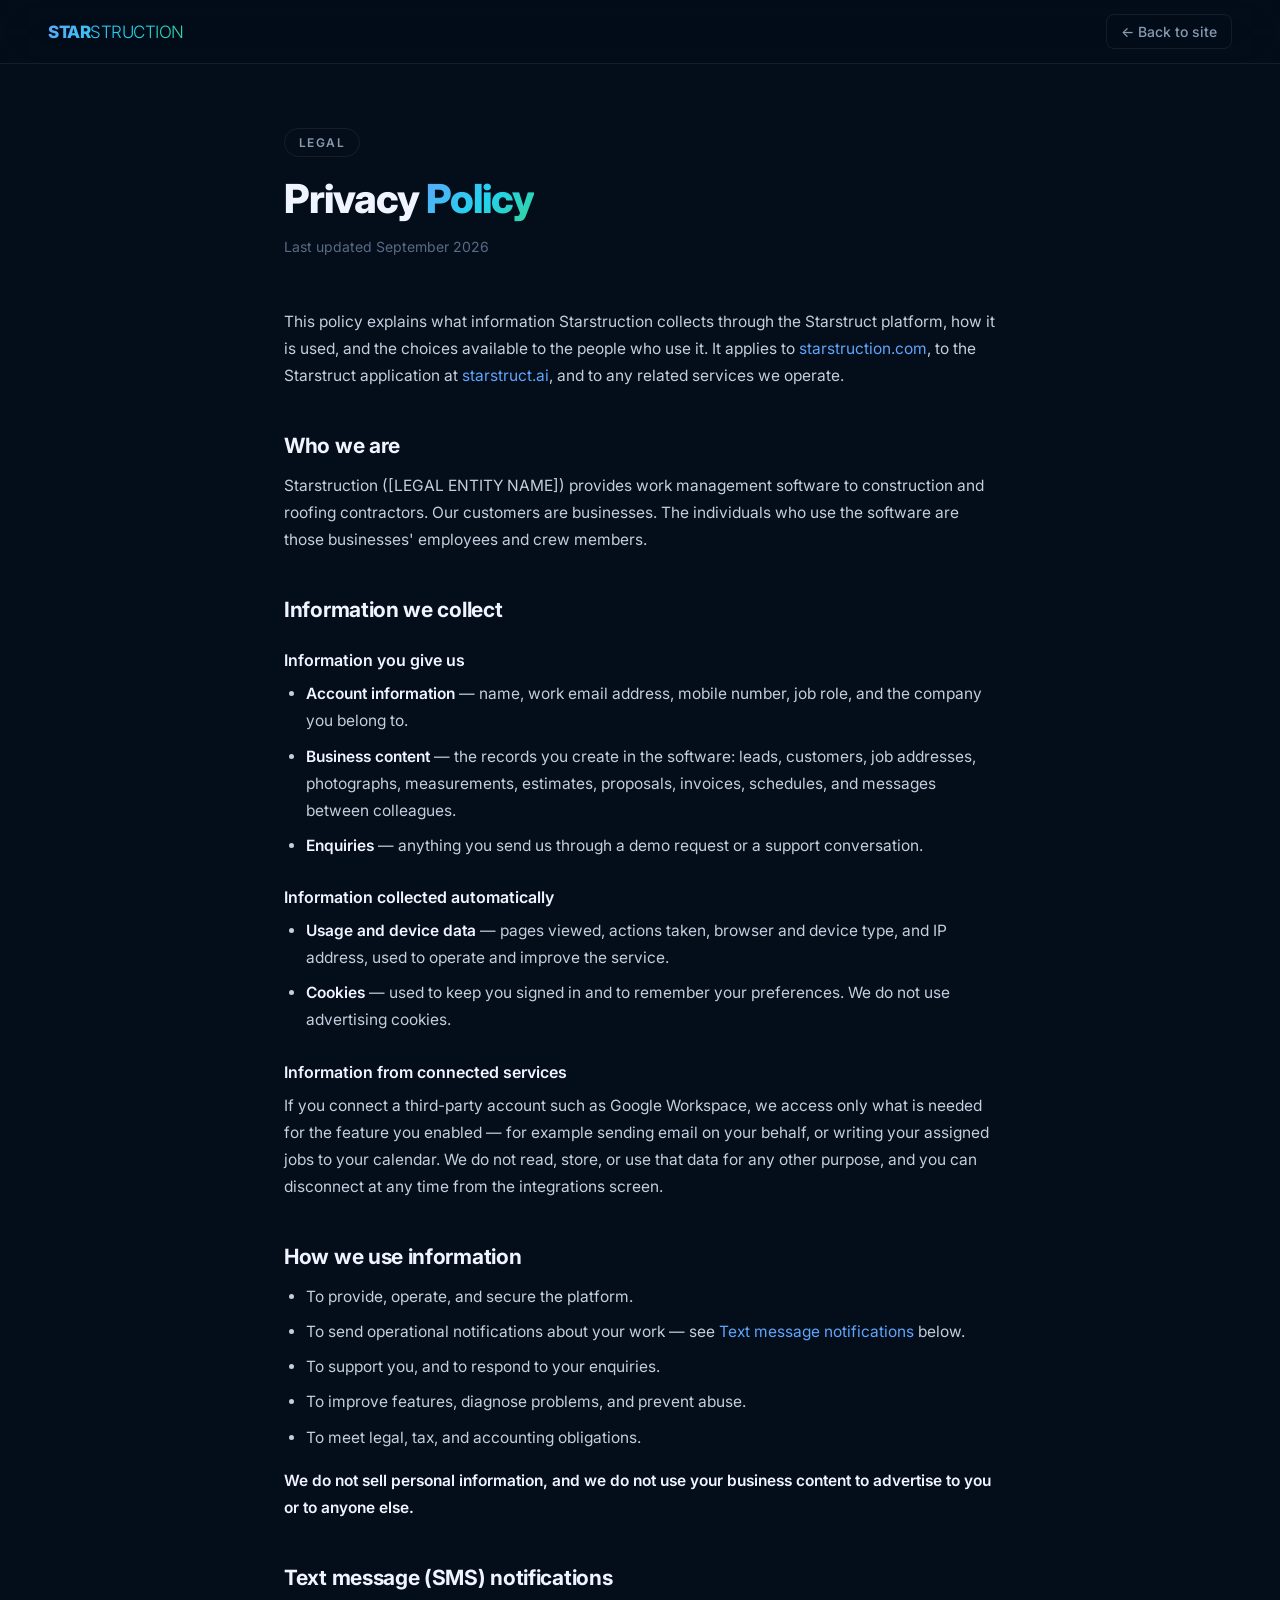
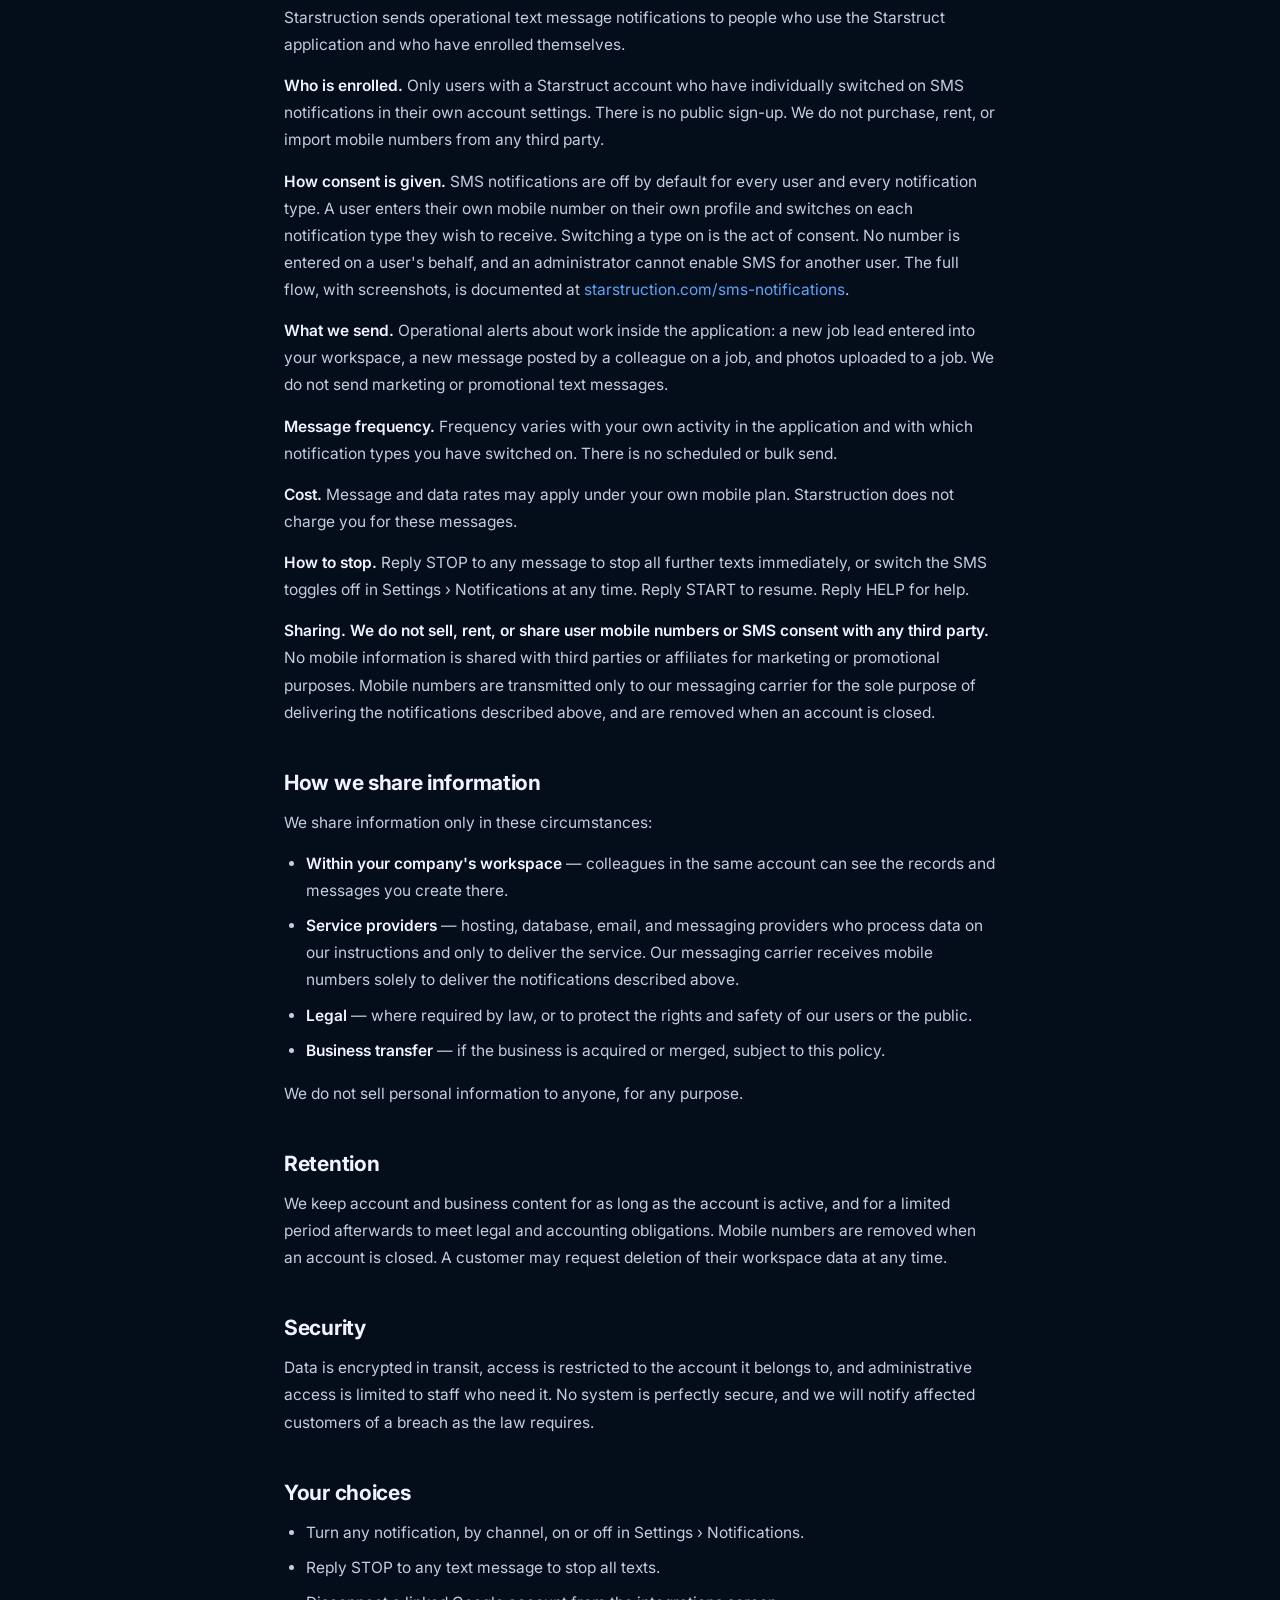
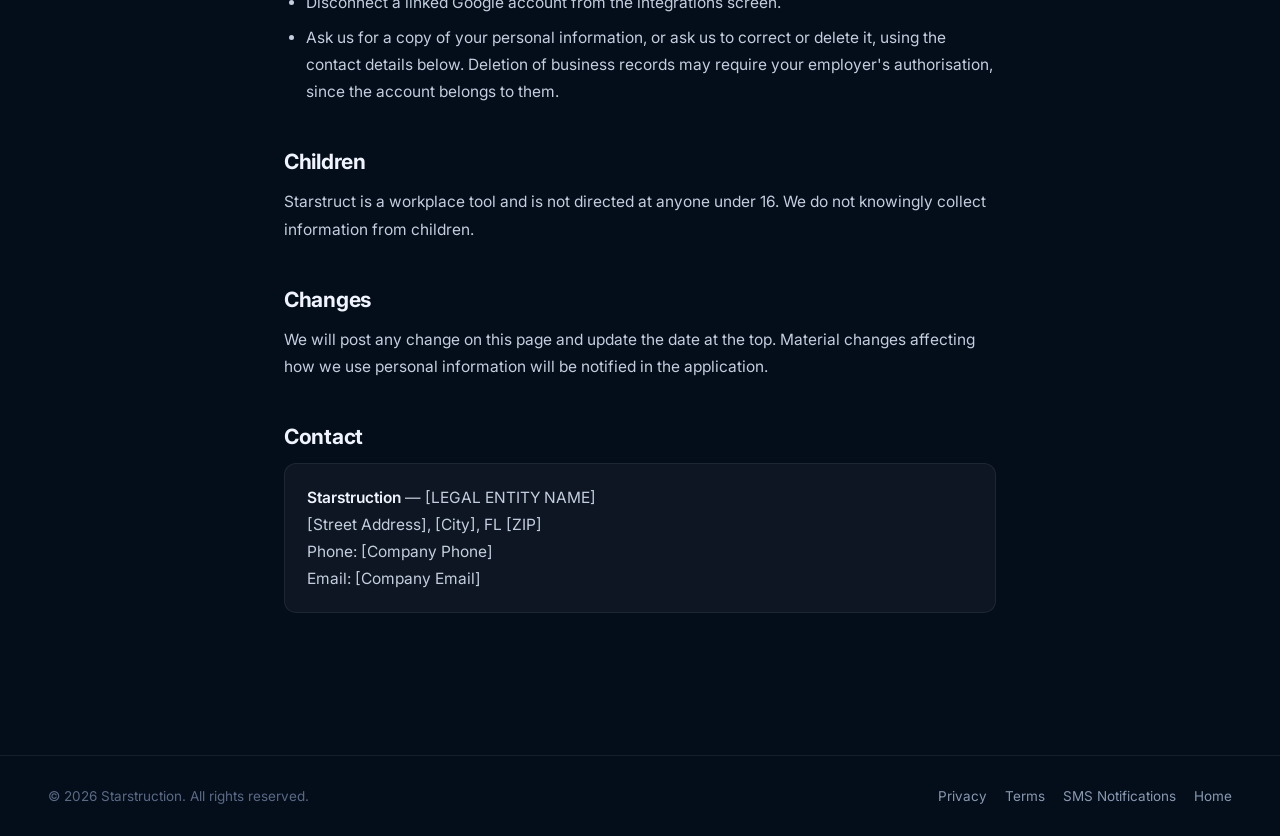
==== privacy-policy/index.html @ 0f2bbb1c "12" ====
<!DOCTYPE html>
<html lang="en">
<head>
<meta charset="UTF-8">
<meta name="viewport" content="width=device-width, initial-scale=1.0">
<title>Privacy Policy — Starstruction</title>
<meta name="description" content="How Starstruction collects, uses, and protects information in the Starstruct platform.">
<link rel="preconnect" href="https://fonts.googleapis.com">
<link href="https://fonts.googleapis.com/css2?family=Inter:wght@300;400;500;600;700;800&display=swap" rel="stylesheet">
<link rel="stylesheet" href="/legal.css">
</head>
<body>

<nav>
  <a class="logo" href="/">STAR<span>STRUCTION</span></a>
  <a class="back" href="/">&larr; Back to site</a>
</nav>

<div class="doc">

  <span class="tag">Legal</span>
  <h1>Privacy <span class="grad-text">Policy</span></h1>
  <p class="updated">Last updated September 2026</p>

  <p>This policy explains what information Starstruction collects through the Starstruct platform, how it is used, and the choices available to the people who use it. It applies to <a href="https://starstruction.com">starstruction.com</a>, to the Starstruct application at <a href="https://www.starstruct.ai" target="_blank" rel="noopener">starstruct.ai</a>, and to any related services we operate.</p>

  <h2>Who we are</h2>
  <p>Starstruction ([LEGAL ENTITY NAME]) provides work management software to construction and roofing contractors. Our customers are businesses. The individuals who use the software are those businesses' employees and crew members.</p>

  <h2>Information we collect</h2>
  <h3>Information you give us</h3>
  <ul>
    <li><strong>Account information</strong> — name, work email address, mobile number, job role, and the company you belong to.</li>
    <li><strong>Business content</strong> — the records you create in the software: leads, customers, job addresses, photographs, measurements, estimates, proposals, invoices, schedules, and messages between colleagues.</li>
    <li><strong>Enquiries</strong> — anything you send us through a demo request or a support conversation.</li>
  </ul>

  <h3>Information collected automatically</h3>
  <ul>
    <li><strong>Usage and device data</strong> — pages viewed, actions taken, browser and device type, and IP address, used to operate and improve the service.</li>
    <li><strong>Cookies</strong> — used to keep you signed in and to remember your preferences. We do not use advertising cookies.</li>
  </ul>

  <h3>Information from connected services</h3>
  <p>If you connect a third-party account such as Google Workspace, we access only what is needed for the feature you enabled — for example sending email on your behalf, or writing your assigned jobs to your calendar. We do not read, store, or use that data for any other purpose, and you can disconnect at any time from the integrations screen.</p>

  <h2>How we use information</h2>
  <ul>
    <li>To provide, operate, and secure the platform.</li>
    <li>To send operational notifications about your work — see <a href="#sms">Text message notifications</a> below.</li>
    <li>To support you, and to respond to your enquiries.</li>
    <li>To improve features, diagnose problems, and prevent abuse.</li>
    <li>To meet legal, tax, and accounting obligations.</li>
  </ul>
  <p><strong>We do not sell personal information, and we do not use your business content to advertise to you or to anyone else.</strong></p>

  <h2 id="sms">Text message (SMS) notifications</h2>

  <p>Starstruction sends operational text message notifications to people who use the Starstruct application and who have enrolled themselves.</p>

  <p><strong>Who is enrolled.</strong> Only users with a Starstruct account who have individually switched on SMS notifications in their own account settings. There is no public sign-up. We do not purchase, rent, or import mobile numbers from any third party.</p>

  <p><strong>How consent is given.</strong> SMS notifications are off by default for every user and every notification type. A user enters their own mobile number on their own profile and switches on each notification type they wish to receive. Switching a type on is the act of consent. No number is entered on a user's behalf, and an administrator cannot enable SMS for another user. The full flow, with screenshots, is documented at <a href="/sms-notifications/">starstruction.com/sms-notifications</a>.</p>

  <p><strong>What we send.</strong> Operational alerts about work inside the application: a new job lead entered into your workspace, a new message posted by a colleague on a job, and photos uploaded to a job. We do not send marketing or promotional text messages.</p>

  <p><strong>Message frequency.</strong> Frequency varies with your own activity in the application and with which notification types you have switched on. There is no scheduled or bulk send.</p>

  <p><strong>Cost.</strong> Message and data rates may apply under your own mobile plan. Starstruction does not charge you for these messages.</p>

  <p><strong>How to stop.</strong> Reply STOP to any message to stop all further texts immediately, or switch the SMS toggles off in Settings &rsaquo; Notifications at any time. Reply START to resume. Reply HELP for help.</p>

  <p><strong>Sharing.</strong> <strong>We do not sell, rent, or share user mobile numbers or SMS consent with any third party.</strong> No mobile information is shared with third parties or affiliates for marketing or promotional purposes. Mobile numbers are transmitted only to our messaging carrier for the sole purpose of delivering the notifications described above, and are removed when an account is closed.</p>

  <h2>How we share information</h2>
  <p>We share information only in these circumstances:</p>
  <ul>
    <li><strong>Within your company's workspace</strong> — colleagues in the same account can see the records and messages you create there.</li>
    <li><strong>Service providers</strong> — hosting, database, email, and messaging providers who process data on our instructions and only to deliver the service. Our messaging carrier receives mobile numbers solely to deliver the notifications described above.</li>
    <li><strong>Legal</strong> — where required by law, or to protect the rights and safety of our users or the public.</li>
    <li><strong>Business transfer</strong> — if the business is acquired or merged, subject to this policy.</li>
  </ul>
  <p>We do not sell personal information to anyone, for any purpose.</p>

  <h2>Retention</h2>
  <p>We keep account and business content for as long as the account is active, and for a limited period afterwards to meet legal and accounting obligations. Mobile numbers are removed when an account is closed. A customer may request deletion of their workspace data at any time.</p>

  <h2>Security</h2>
  <p>Data is encrypted in transit, access is restricted to the account it belongs to, and administrative access is limited to staff who need it. No system is perfectly secure, and we will notify affected customers of a breach as the law requires.</p>

  <h2>Your choices</h2>
  <ul>
    <li>Turn any notification, by channel, on or off in Settings &rsaquo; Notifications.</li>
    <li>Reply STOP to any text message to stop all texts.</li>
    <li>Disconnect a linked Google account from the integrations screen.</li>
    <li>Ask us for a copy of your personal information, or ask us to correct or delete it, using the contact details below. Deletion of business records may require your employer's authorisation, since the account belongs to them.</li>
  </ul>

  <h2>Children</h2>
  <p>Starstruct is a workplace tool and is not directed at anyone under 16. We do not knowingly collect information from children.</p>

  <h2>Changes</h2>
  <p>We will post any change on this page and update the date at the top. Material changes affecting how we use personal information will be notified in the application.</p>

  <h2>Contact</h2>
  <div class="card">
    <p><strong>Starstruction</strong> — [LEGAL ENTITY NAME]<br>
    [Street Address], [City], FL [ZIP]<br>
    Phone: [Company Phone]<br>
    Email: [Company Email]</p>
  </div>

</div>

<footer>
  <div class="copy">&copy; 2026 Starstruction. All rights reserved.</div>
  <div class="links">
    <a href="/privacy-policy/">Privacy</a>
    <a href="/terms/">Terms</a>
    <a href="/sms-notifications/">SMS Notifications</a>
    <a href="/">Home</a>
  </div>
</footer>

</body>
</html>
---- legal.css ----
/* Shared shell for the standalone legal pages.
   The marketing page is one big single-file SPA whose CSS lives inside it;
   these pages are real URLs a compliance reviewer can open, so they carry
   their own styling. Same tokens, same type, so they read as the same site. */
*,*::before,*::after{box-sizing:border-box;margin:0;padding:0}

:root{
  --bg:#040d1a;
  --surface:rgba(255,255,255,0.04);
  --border:rgba(255,255,255,0.07);
  --blue:#2563eb;
  --text:#f0f4ff;
  --muted:#5a6a85;
  --muted-2:#8899b0;
  --grad:linear-gradient(135deg,#2563eb 0%,#06b6d4 55%,#10b981 100%);
  --grad-text:linear-gradient(135deg,#60a5fa 0%,#22d3ee 55%,#34d399 100%);
}

html{scroll-behavior:smooth}
body{
  font-family:'Inter',system-ui,-apple-system,sans-serif;
  background:var(--bg);color:var(--text);
  -webkit-font-smoothing:antialiased;overflow-x:hidden;
}

nav{
  position:sticky;top:0;z-index:200;height:64px;padding:0 48px;
  display:flex;align-items:center;justify-content:space-between;
  background:rgba(4,13,26,0.7);backdrop-filter:blur(24px);
  -webkit-backdrop-filter:blur(24px);border-bottom:1px solid var(--border);
}
.logo{
  font-size:17px;font-weight:800;letter-spacing:-0.5px;text-decoration:none;
  background:var(--grad-text);-webkit-background-clip:text;
  -webkit-text-fill-color:transparent;background-clip:text;
}
.logo span{font-weight:300}
nav .back{
  color:var(--muted-2);text-decoration:none;font-size:14px;font-weight:500;
  padding:8px 14px;border-radius:8px;border:1px solid var(--border);
  transition:color .2s,background .2s;
}
nav .back:hover{color:var(--text);background:var(--surface)}

.doc{max-width:760px;margin:0 auto;padding:64px 24px 120px}
.tag{
  display:inline-block;font-size:12px;font-weight:600;letter-spacing:.12em;
  text-transform:uppercase;color:var(--muted-2);
  border:1px solid var(--border);border-radius:999px;padding:6px 14px;margin-bottom:20px;
}
h1{font-size:40px;line-height:1.1;letter-spacing:-1px;font-weight:800;margin-bottom:14px}
.grad-text{background:var(--grad-text);-webkit-background-clip:text;
  -webkit-text-fill-color:transparent;background-clip:text}
.updated{color:var(--muted);font-size:14px;margin-bottom:48px}
h2{font-size:21px;font-weight:700;letter-spacing:-.3px;margin:44px 0 14px}
h3{font-size:16px;font-weight:600;margin:28px 0 10px}
p,li{color:#c3cede;font-size:15.5px;line-height:1.75}
p{margin-bottom:14px}
ul,ol{margin:0 0 16px;padding-left:22px}
li{margin-bottom:8px}
strong{color:var(--text);font-weight:600}
a{color:#60a5fa;text-decoration:none}
a:hover{text-decoration:underline}

.card{
  background:var(--surface);border:1px solid var(--border);
  border-radius:12px;padding:20px 22px;margin:0 0 22px;
}
.card p:last-child{margin-bottom:0}

.samples{list-style:none;padding:0;margin:0 0 20px}
.samples li{
  background:rgba(37,99,235,0.06);border:1px solid var(--border);
  border-left:3px solid var(--blue);border-radius:10px;
  padding:13px 15px;margin-bottom:10px;
  font-family:ui-monospace,SFMono-Regular,Menlo,Consolas,monospace;
  font-size:13px;line-height:1.6;color:#d6e2f2;
}

figure.shot{
  border:1px dashed rgba(255,255,255,0.18);border-radius:12px;
  background:var(--surface);padding:16px;margin:0 0 22px;text-align:center;
}
figure.shot img{max-width:100%;height:auto;border-radius:8px;
  border:1px solid var(--border);display:block;margin:0 auto}
figure.shot figcaption{font-size:13px;color:var(--muted-2);margin-top:12px;line-height:1.6}

table{width:100%;border-collapse:collapse;margin:0 0 20px;font-size:15px}
th,td{text-align:left;padding:11px 12px;border-bottom:1px solid var(--border);
  vertical-align:top;color:#c3cede}
th{font-size:12px;text-transform:uppercase;letter-spacing:.08em;
  color:var(--muted-2);font-weight:600}

footer{
  border-top:1px solid var(--border);padding:32px 48px;
  display:flex;align-items:center;justify-content:space-between;
  flex-wrap:wrap;gap:16px;
}
footer .copy{color:var(--muted);font-size:13.5px}
footer .links{display:flex;gap:18px}
footer .links a{color:var(--muted-2);font-size:13.5px}

@media(max-width:700px){
  nav{padding:0 20px}
  footer{padding:28px 20px}
  h1{font-size:30px}
  .doc{padding:44px 20px 80px}
}
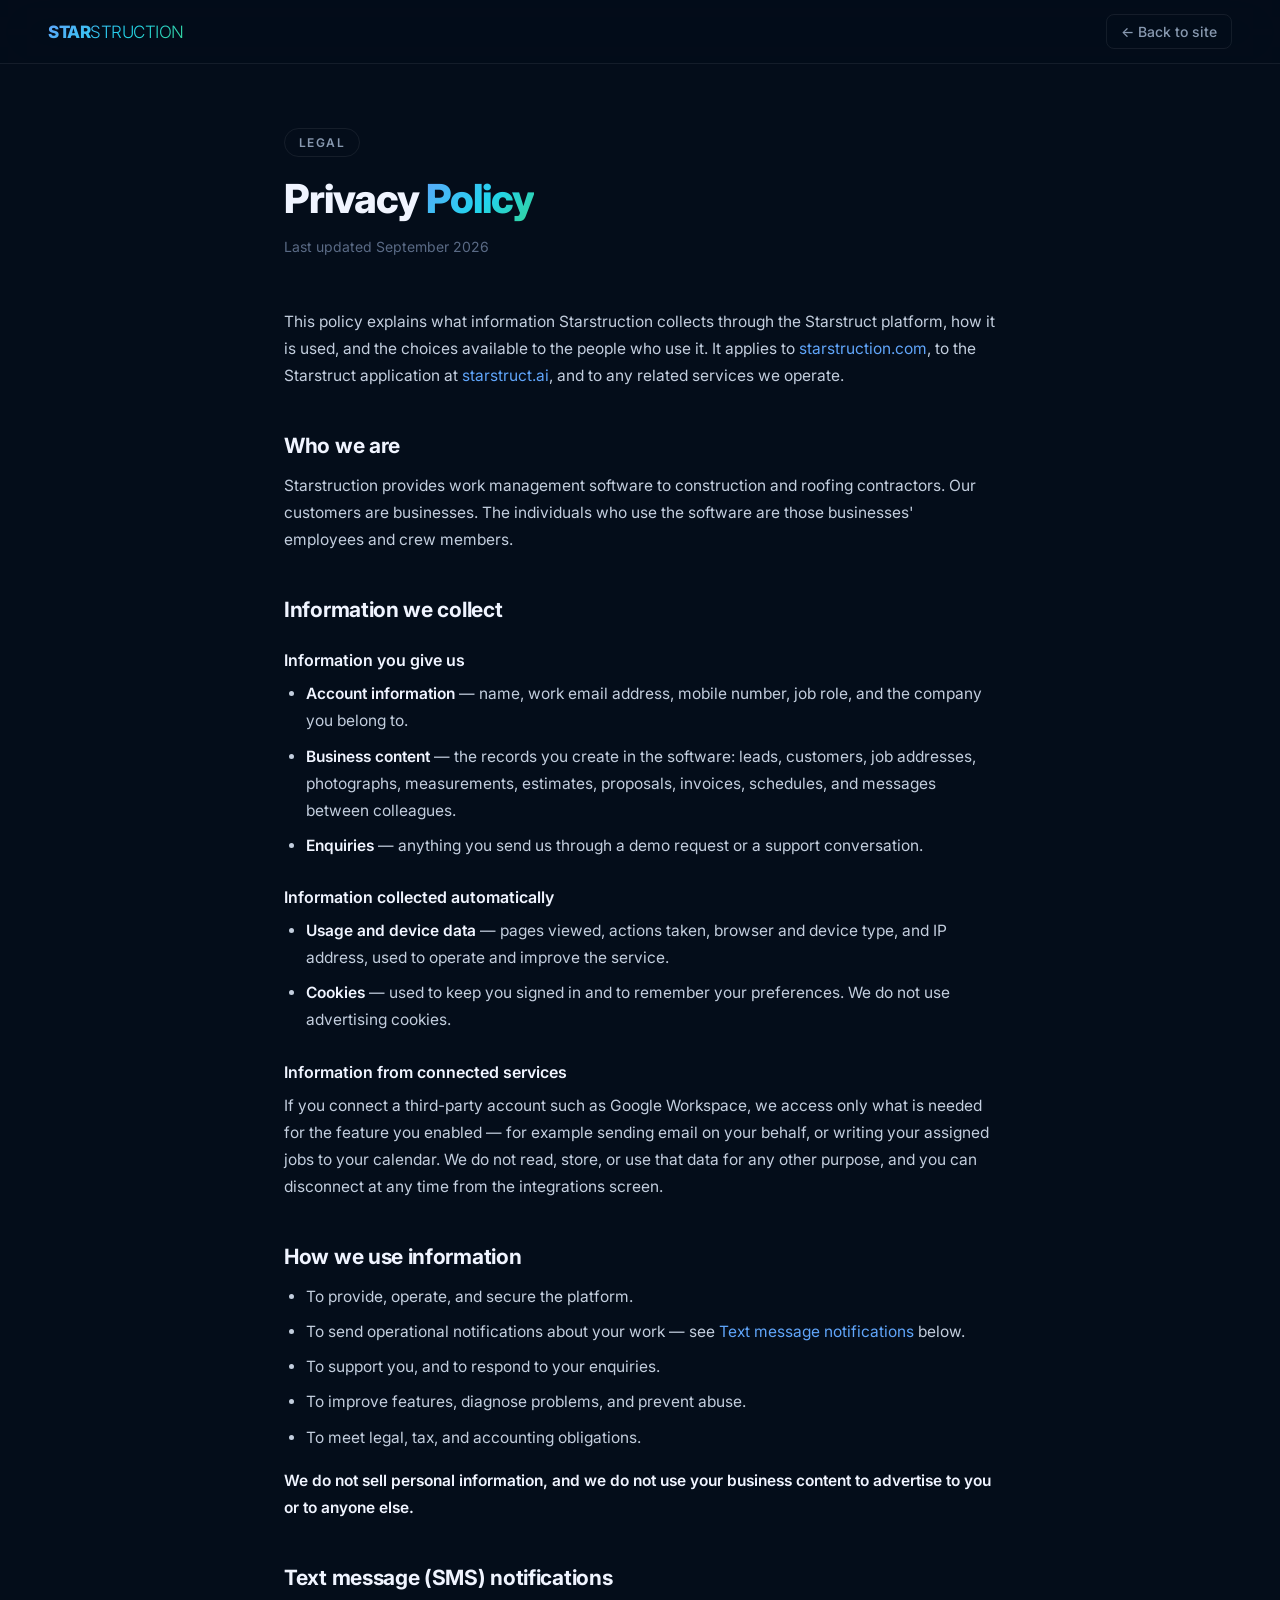
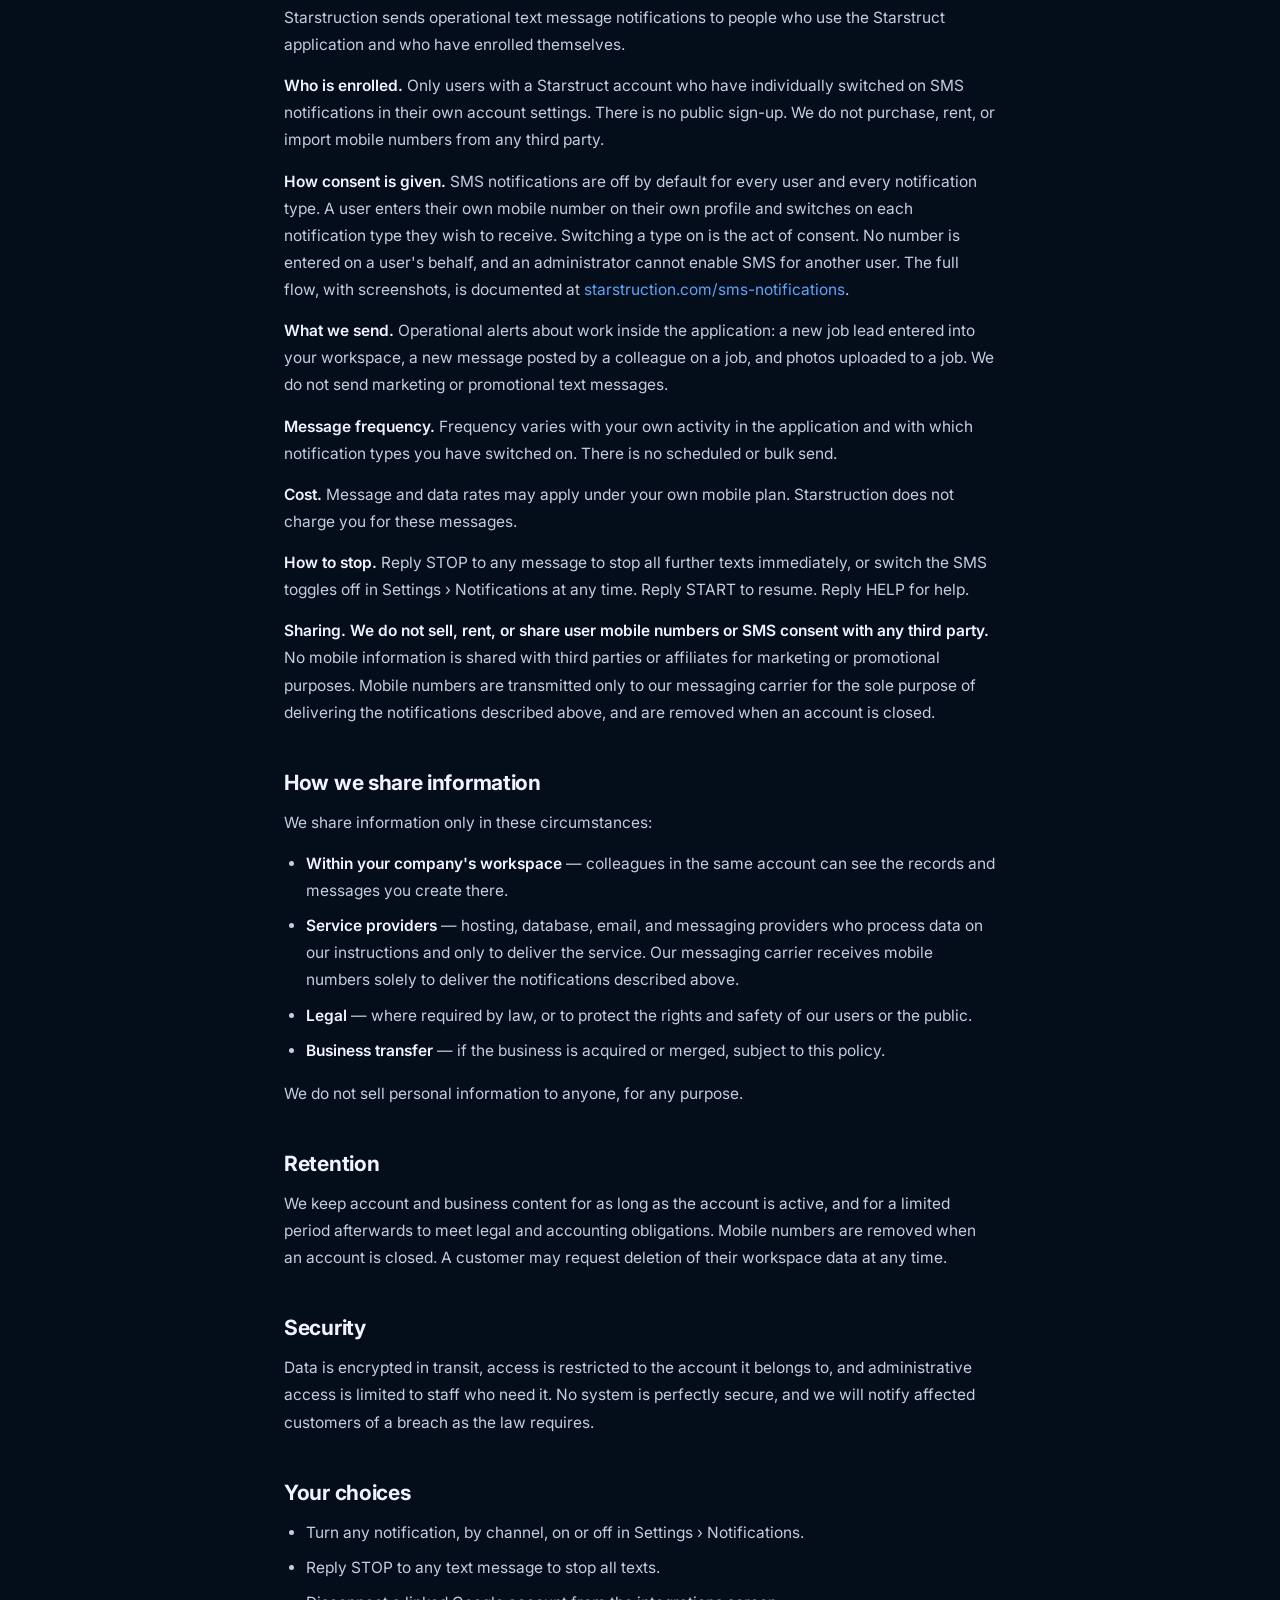
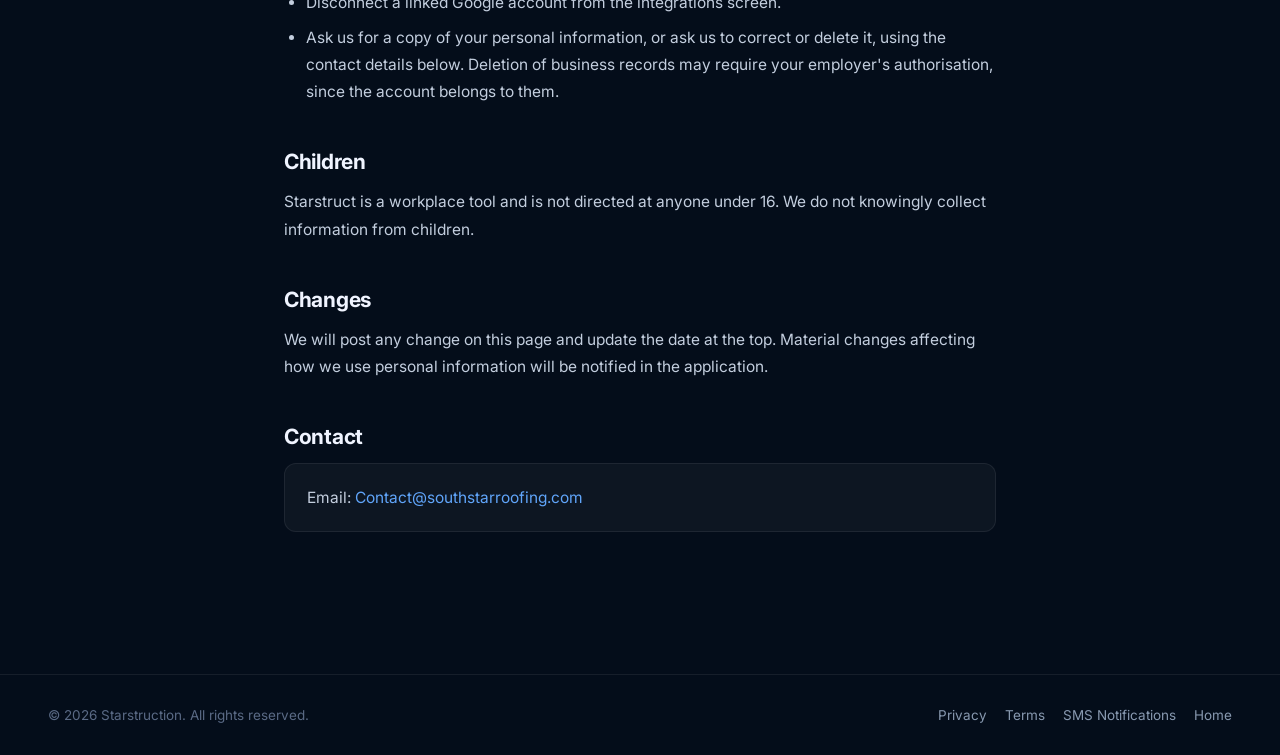
==== commit 382f186b: "updates" ====
--- a/privacy-policy/index.html
+++ b/privacy-policy/index.html
@@ -25,7 +25,7 @@
   <p>This policy explains what information Starstruction collects through the Starstruct platform, how it is used, and the choices available to the people who use it. It applies to <a href="https://starstruction.com">starstruction.com</a>, to the Starstruct application at <a href="https://www.starstruct.ai" target="_blank" rel="noopener">starstruct.ai</a>, and to any related services we operate.</p>
 
   <h2>Who we are</h2>
-  <p>Starstruction ([LEGAL ENTITY NAME]) provides work management software to construction and roofing contractors. Our customers are businesses. The individuals who use the software are those businesses' employees and crew members.</p>
+  <p>Starstruction provides work management software to construction and roofing contractors. Our customers are businesses. The individuals who use the software are those businesses' employees and crew members.</p>
 
   <h2>Information we collect</h2>
   <h3>Information you give us</h3>
@@ -104,10 +104,7 @@
 
   <h2>Contact</h2>
   <div class="card">
-    <p><strong>Starstruction</strong> — [LEGAL ENTITY NAME]<br>
-    [Street Address], [City], FL [ZIP]<br>
-    Phone: [Company Phone]<br>
-    Email: [Company Email]</p>
+    <p>Email: <a href="mailto:Contact@southstarroofing.com">Contact@southstarroofing.com</a></p>
   </div>
 
 </div>
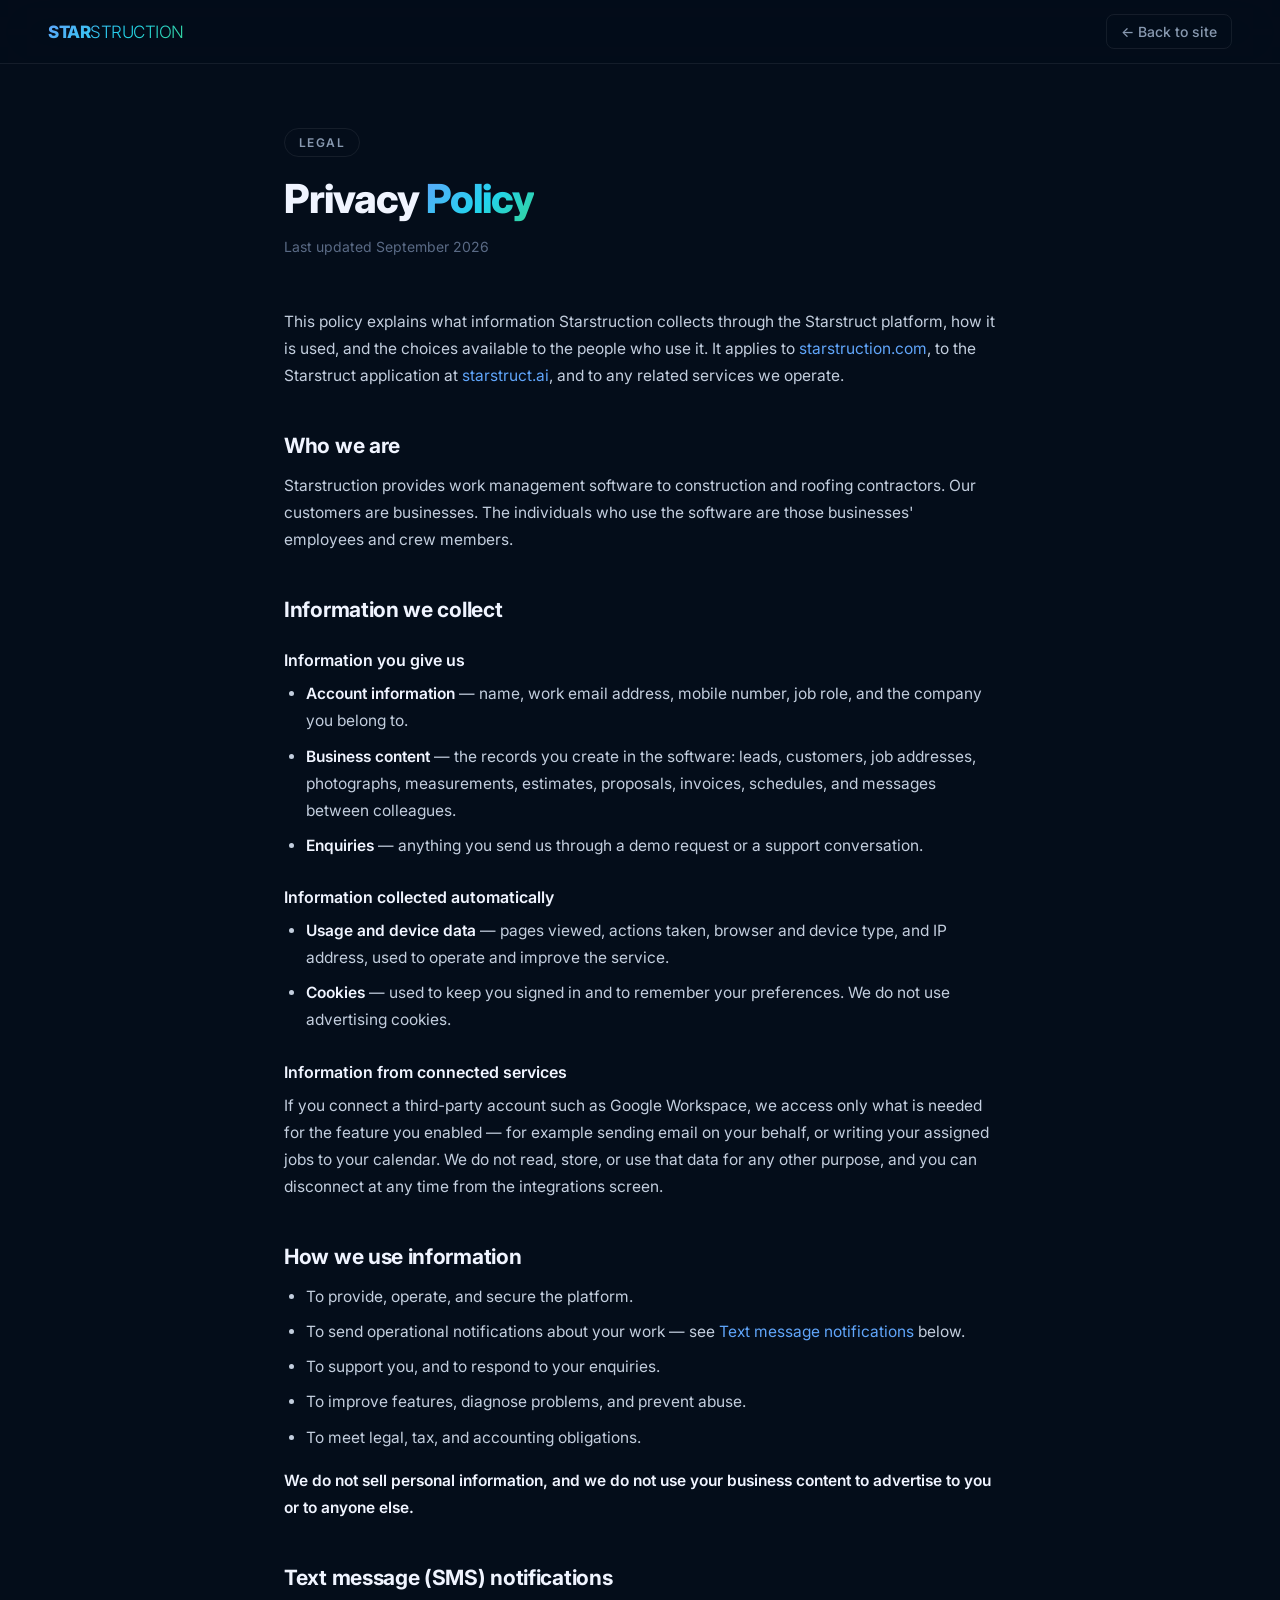
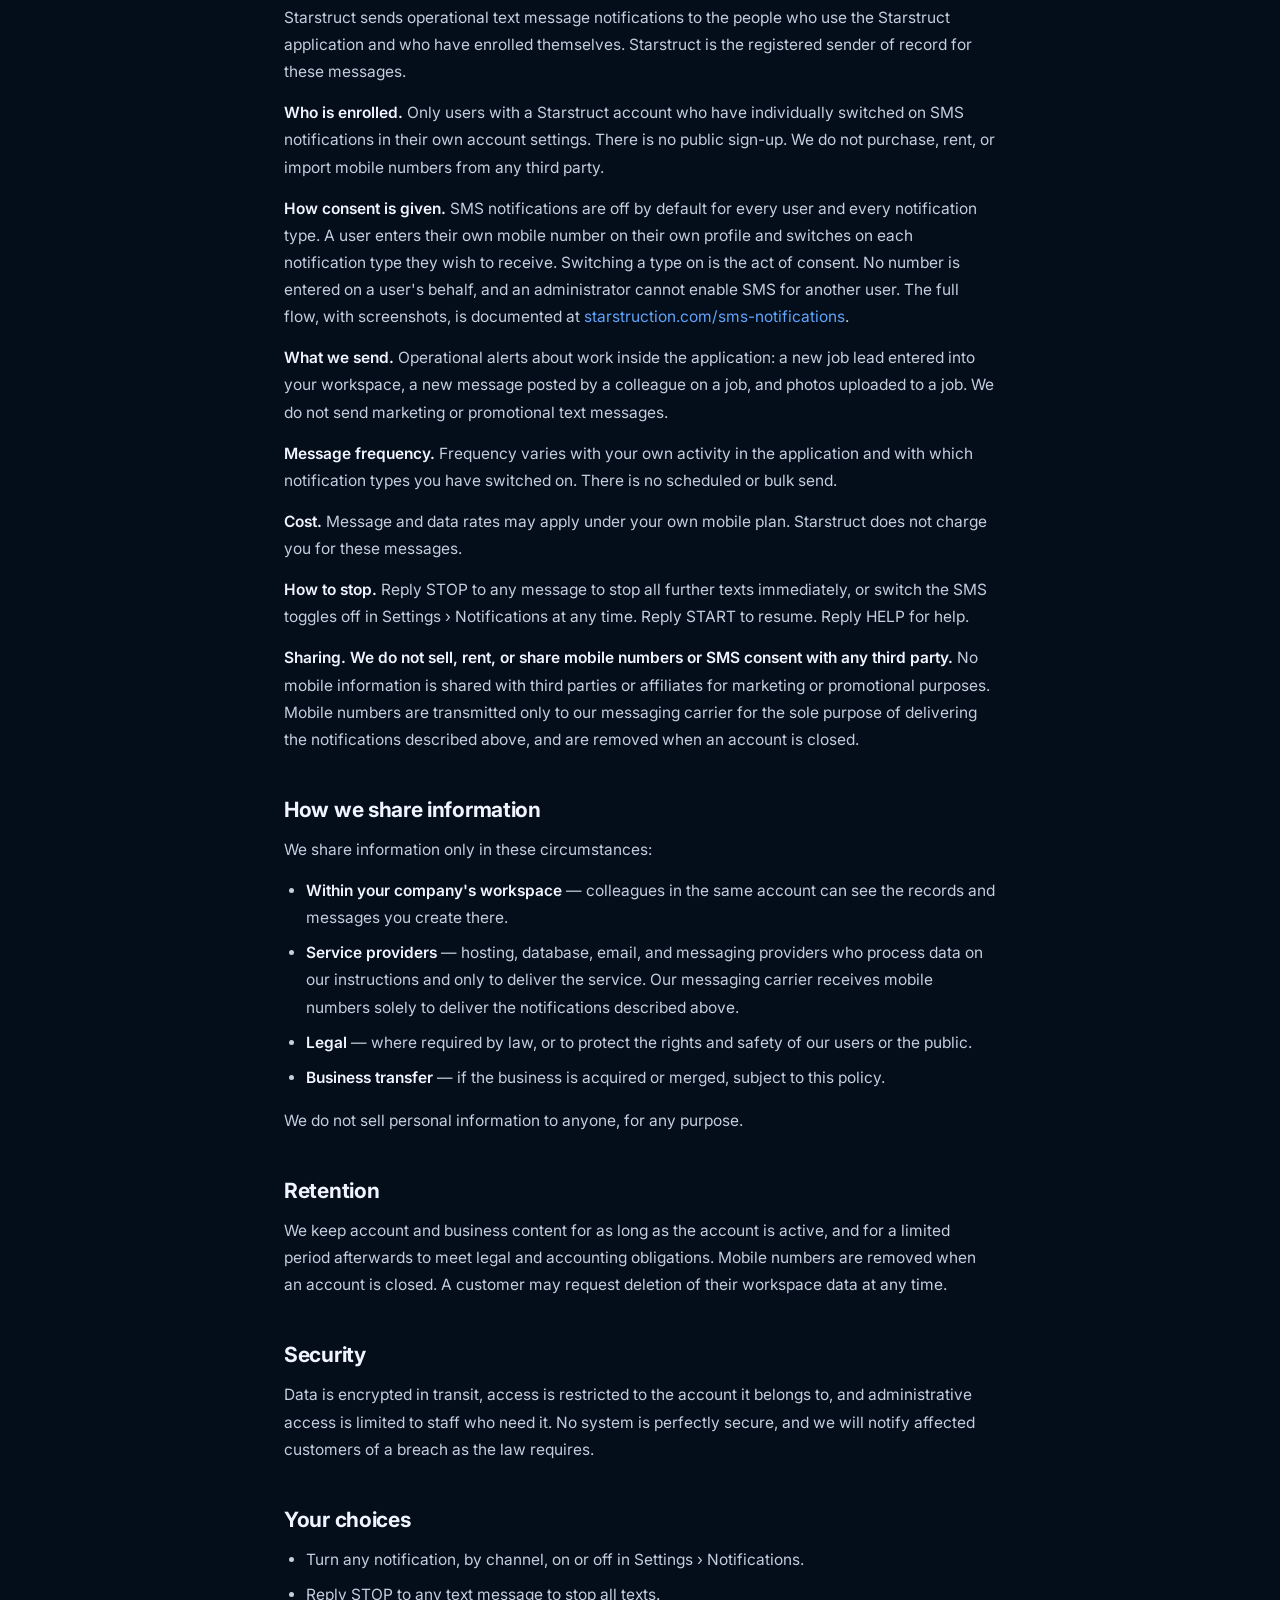
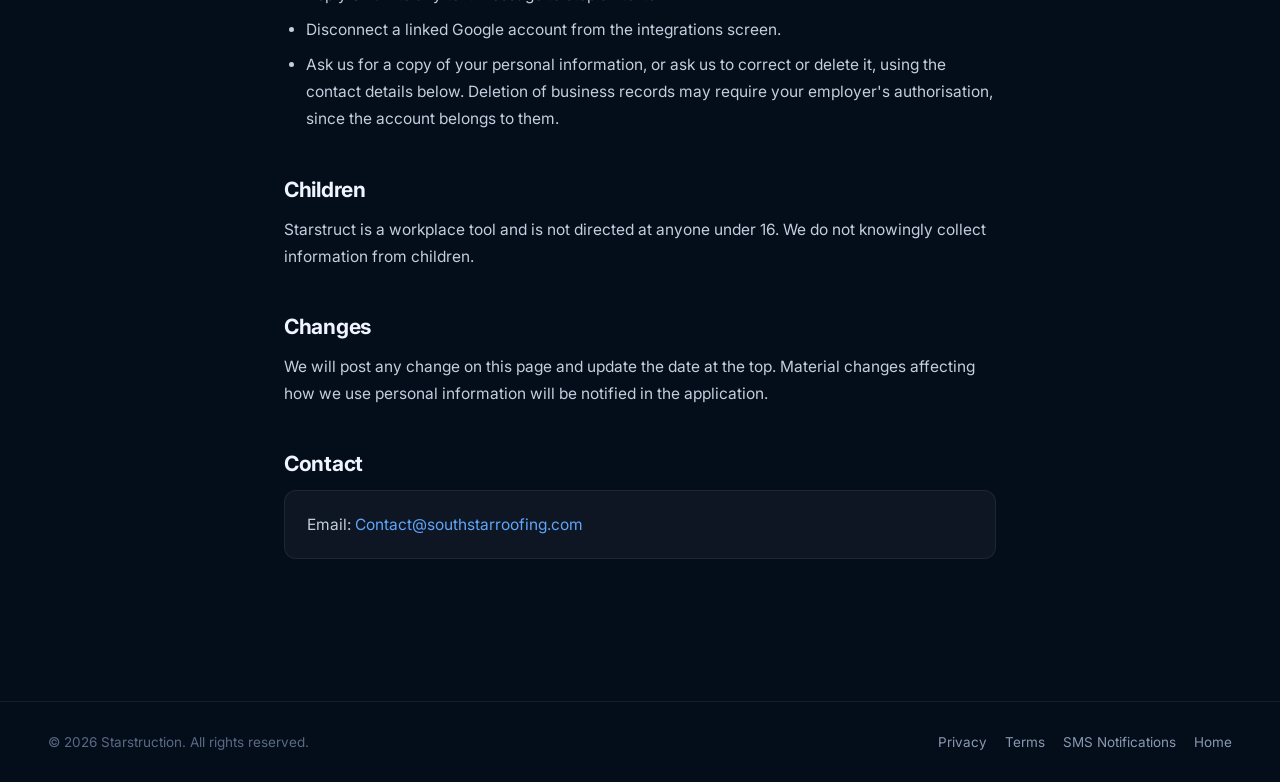
==== commit 31b5f491: "123" ====
--- a/privacy-policy/index.html
+++ b/privacy-policy/index.html
@@ -56,7 +56,7 @@
 
   <h2 id="sms">Text message (SMS) notifications</h2>
 
-  <p>Starstruction sends operational text message notifications to people who use the Starstruct application and who have enrolled themselves.</p>
+  <p>Starstruct sends operational text message notifications to the people who use the Starstruct application and who have enrolled themselves. Starstruct is the registered sender of record for these messages.</p>
 
   <p><strong>Who is enrolled.</strong> Only users with a Starstruct account who have individually switched on SMS notifications in their own account settings. There is no public sign-up. We do not purchase, rent, or import mobile numbers from any third party.</p>
 
@@ -66,11 +66,11 @@
 
   <p><strong>Message frequency.</strong> Frequency varies with your own activity in the application and with which notification types you have switched on. There is no scheduled or bulk send.</p>
 
-  <p><strong>Cost.</strong> Message and data rates may apply under your own mobile plan. Starstruction does not charge you for these messages.</p>
+  <p><strong>Cost.</strong> Message and data rates may apply under your own mobile plan. Starstruct does not charge you for these messages.</p>
 
   <p><strong>How to stop.</strong> Reply STOP to any message to stop all further texts immediately, or switch the SMS toggles off in Settings &rsaquo; Notifications at any time. Reply START to resume. Reply HELP for help.</p>
 
-  <p><strong>Sharing.</strong> <strong>We do not sell, rent, or share user mobile numbers or SMS consent with any third party.</strong> No mobile information is shared with third parties or affiliates for marketing or promotional purposes. Mobile numbers are transmitted only to our messaging carrier for the sole purpose of delivering the notifications described above, and are removed when an account is closed.</p>
+  <p><strong>Sharing.</strong> <strong>We do not sell, rent, or share mobile numbers or SMS consent with any third party.</strong> No mobile information is shared with third parties or affiliates for marketing or promotional purposes. Mobile numbers are transmitted only to our messaging carrier for the sole purpose of delivering the notifications described above, and are removed when an account is closed.</p>
 
   <h2>How we share information</h2>
   <p>We share information only in these circumstances:</p>
